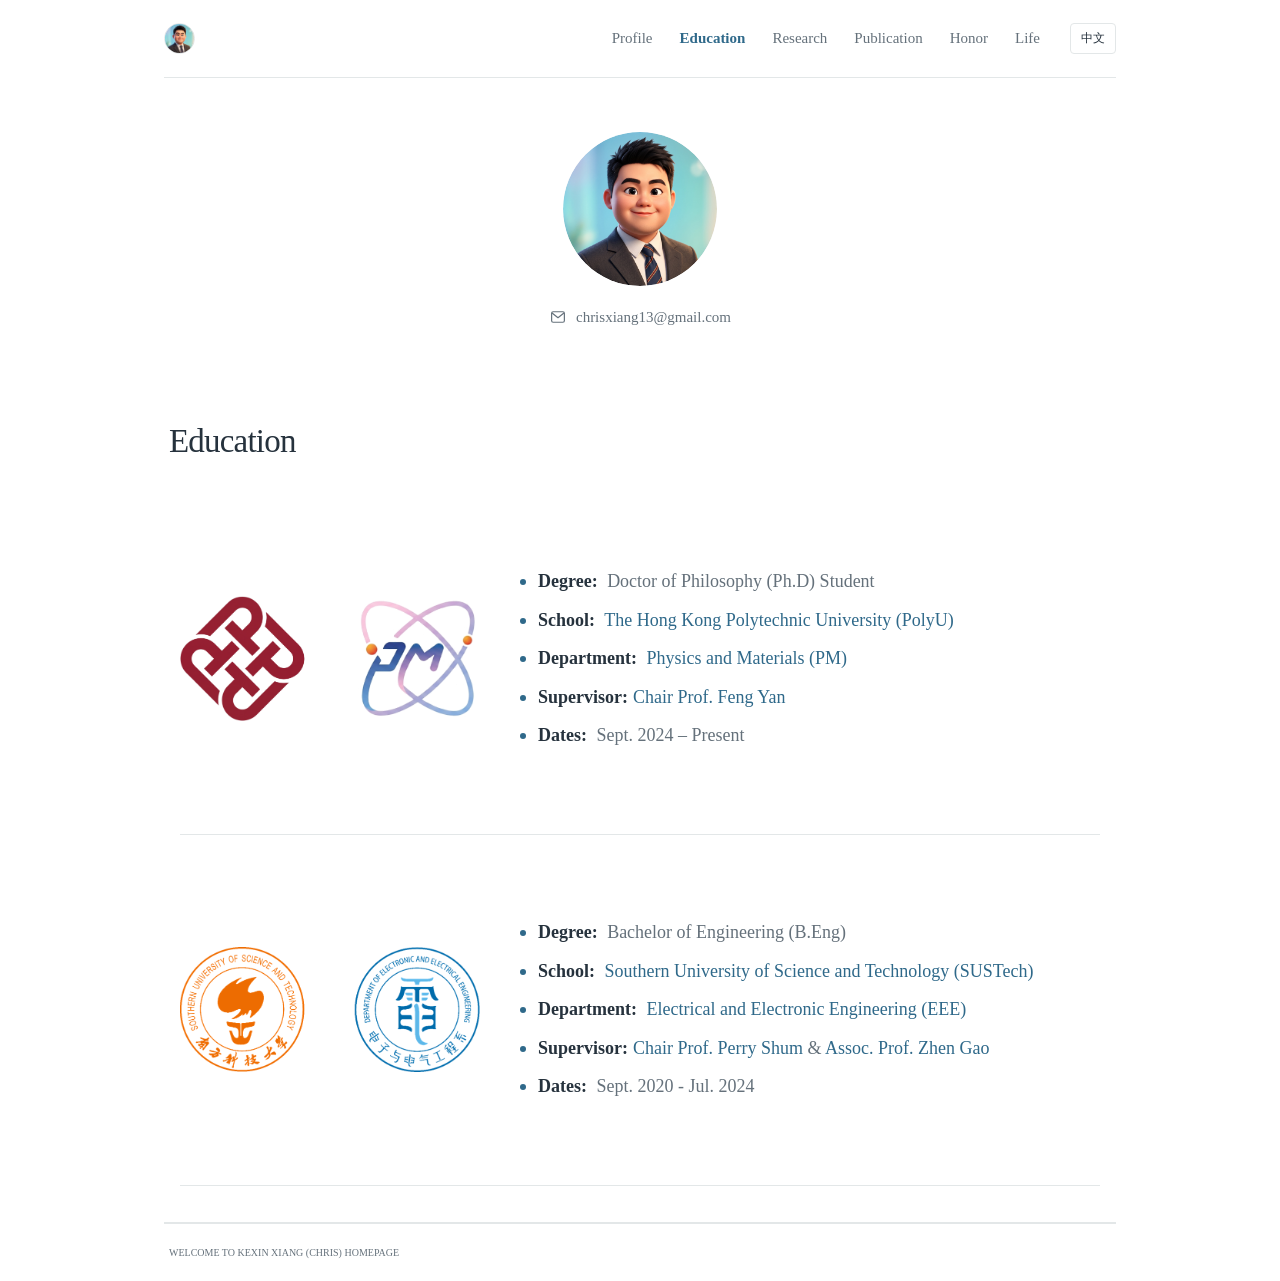
==== education/index.html @ a5c00b9d "Align news date bullets with the Latest News heading" ====
<!doctype html>
<html lang="en">
<head>
  <meta charset="utf-8">
  <base href="/">
  <meta name="viewport" content="width=device-width, initial-scale=1">
  <meta name="theme-color" content="#ffffff">
  <link rel="icon" id="site-favicon" href="data:,">
  <meta name="description" content="Kexin Xiang's research profile and selected publication.">
  <title>Kexin Xiang — Personal Website</title>
  <link rel="preconnect" href="https://fonts.googleapis.com">
  <link rel="preconnect" href="https://fonts.gstatic.com" crossorigin>
  <link href="https://fonts.googleapis.com/css2?family=DM+Sans:wght@400;500;600;700&family=Playfair+Display:wght@400;500&display=swap" rel="stylesheet">
  <link rel="stylesheet" href="style.css?v=20261025-news-dot">
</head>
<body>
  <div class="page-shell">
    <header class="topbar">
      <a class="wordmark" href="/" aria-label="Open profile page">
        <img class="mark-image" id="site-logo" alt="" hidden>
        <span class="mark" id="site-mark">K</span>
      </a>
      <nav id="module-nav" aria-label="Page modules"></nav>
      <button class="lang-toggle" id="lang-toggle" type="button" aria-label="Switch language">中文</button>
    </header>
    <main>
      <section class="hero" id="home">
        <aside class="profile-card" aria-label="Personal photo and contact">
          <div class="profile-monogram" id="profile-monogram" aria-hidden="true">
            <span id="profile-initials">KX</span>
            <img class="profile-photo" id="profile-photo" alt="" hidden>
          </div>
          <div class="profile-contacts" aria-label="Contact information">
            <a class="profile-contact" id="profile-email" href="mailto:" hidden>
              <svg viewBox="0 0 24 24" aria-hidden="true" focusable="false"><rect x="3.5" y="5" width="17" height="14" rx="2"></rect><path d="m4.5 7 7.5 6 7.5-6"></path></svg>
              <span></span>
            </a>
            <a class="profile-contact" id="profile-phone" href="tel:" hidden>
              <svg viewBox="0 0 24 24" aria-hidden="true" focusable="false"><path d="M7.1 3.8 9.7 7l-1.8 2.1a15.2 15.2 0 0 0 7 7l2.1-1.8 3.2 2.6-.8 3.2a1.8 1.8 0 0 1-2 1.3A18.7 18.7 0 0 1 2.6 6.6a1.8 1.8 0 0 1 1.3-2l3.2-.8Z"></path></svg>
              <span></span>
            </a>
          </div>
        </aside>
        <div class="hero-copy">
          <p class="eyebrow"><span class="pulse"></span><span id="hero-kicker">PERSONAL WEBSITE</span></p>
          <h1><span id="first-name">Kexin</span> <em id="last-name">Xiang</em></h1>
          <p class="hero-role" id="hero-role"></p>
        </div>
      </section>
      <div id="page-modules"></div>
    </main>
    <footer>
      <p id="footer-copy"></p>
      <a href="#home" class="back-top" id="back-top">BACK TO TOP ↑</a>
    </footer>
  </div>
  <script src="script.js?v=20261025-news-dates"></script>
</body>
</html>
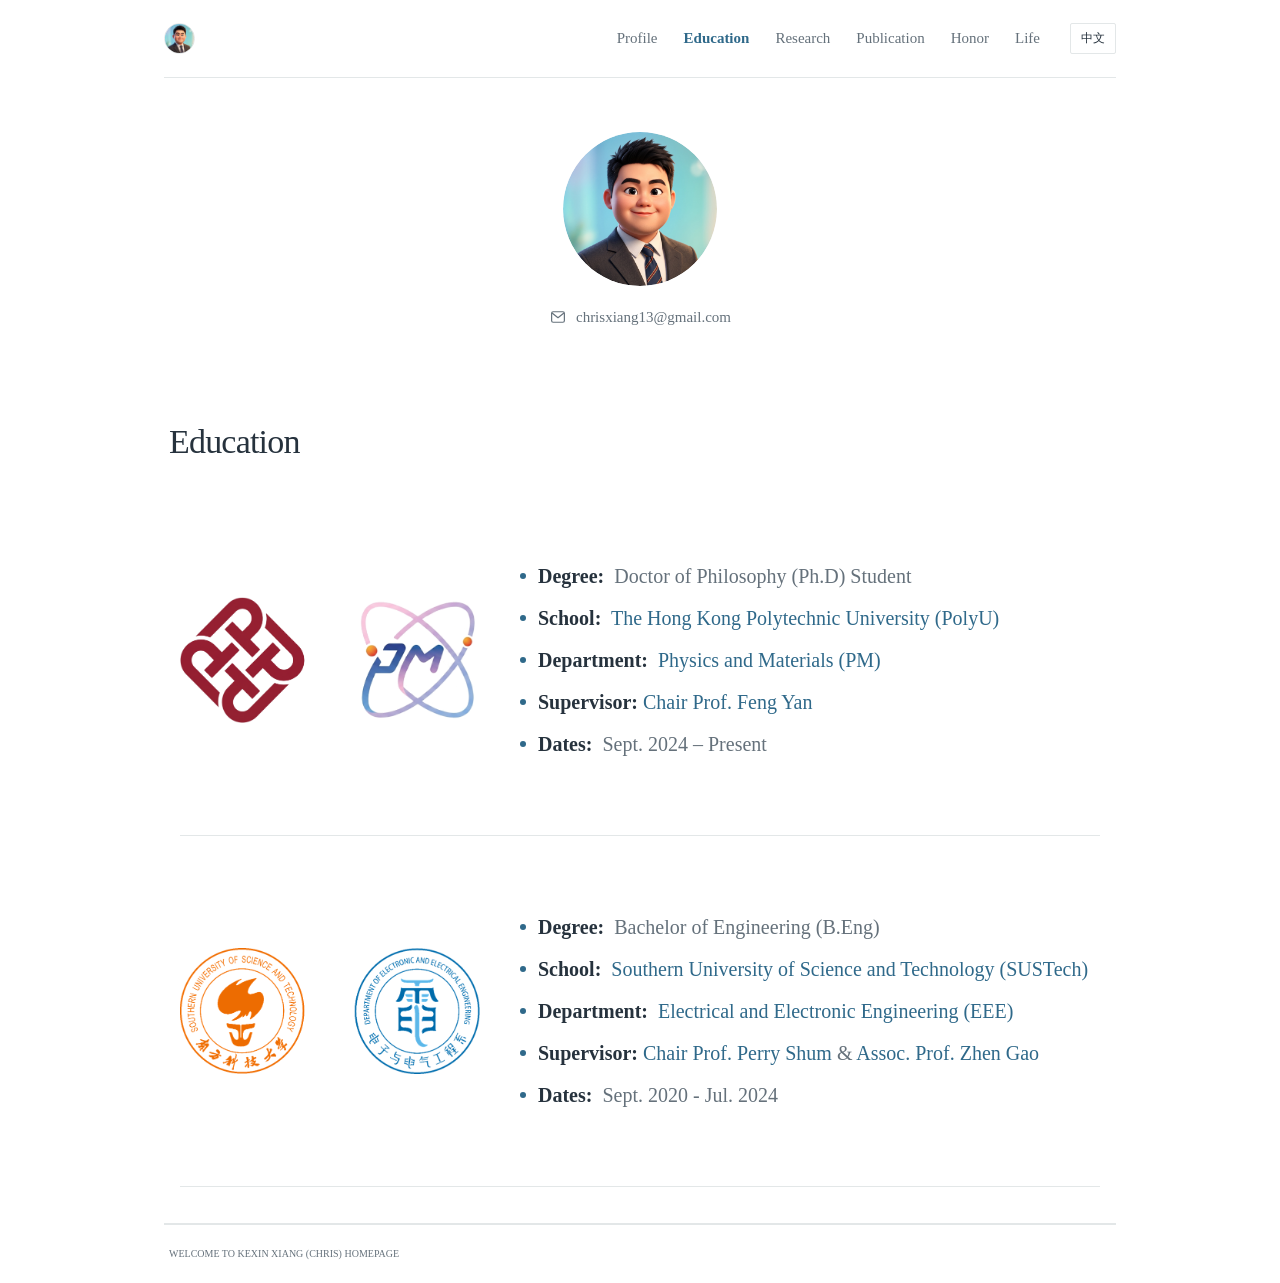
==== commit 031c89fc: "Justify body text consistently across all pages and news descriptions" ====
--- a/education/index.html
+++ b/education/index.html
@@ -11,7 +11,7 @@
   <link rel="preconnect" href="https://fonts.googleapis.com">
   <link rel="preconnect" href="https://fonts.gstatic.com" crossorigin>
   <link href="https://fonts.googleapis.com/css2?family=DM+Sans:wght@400;500;600;700&family=Playfair+Display:wght@400;500&display=swap" rel="stylesheet">
-  <link rel="stylesheet" href="style.css?v=20261025-news-dot">
+  <link rel="stylesheet" href="style.css?v=20261025-justified-body">
 </head>
 <body>
   <div class="page-shell">
@@ -54,6 +54,6 @@
       <a href="#home" class="back-top" id="back-top">BACK TO TOP ↑</a>
     </footer>
   </div>
-  <script src="script.js?v=20261025-news-dates"></script>
+  <script src="script.js?v=20261025-nested-links"></script>
 </body>
 </html>
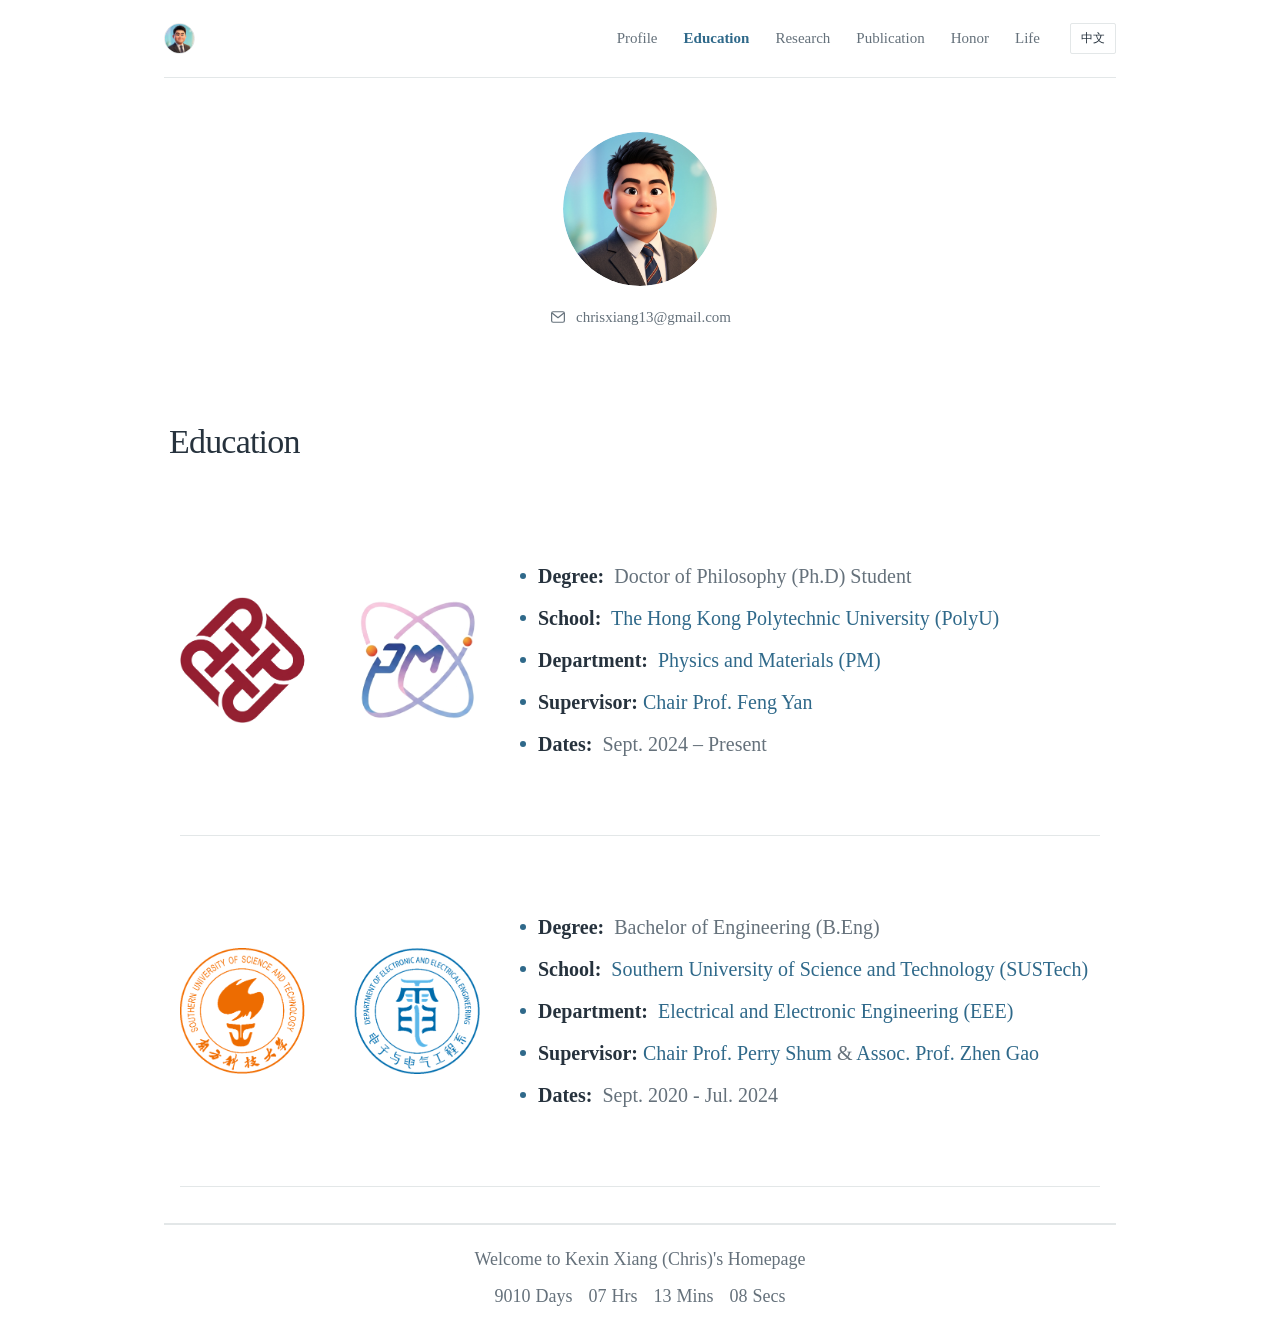
==== commit 2745c734: "Add centered welcome footer and rolling elapsed-time clock from April 6 2002" ====
--- a/education/index.html
+++ b/education/index.html
@@ -11,7 +11,7 @@
   <link rel="preconnect" href="https://fonts.googleapis.com">
   <link rel="preconnect" href="https://fonts.gstatic.com" crossorigin>
   <link href="https://fonts.googleapis.com/css2?family=DM+Sans:wght@400;500;600;700&family=Playfair+Display:wght@400;500&display=swap" rel="stylesheet">
-  <link rel="stylesheet" href="style.css?v=20261025-justified-body">
+  <link rel="stylesheet" href="style.css?v=20261025-footer-clock">
 </head>
 <body>
   <div class="page-shell">
@@ -51,9 +51,10 @@
     </main>
     <footer>
       <p id="footer-copy"></p>
+      <div id="footer-counter" class="footer-counter" role="timer" aria-label="Elapsed time since April 6, 2002, 07:02 Beijing time" aria-live="off" hidden></div>
       <a href="#home" class="back-top" id="back-top">BACK TO TOP ↑</a>
     </footer>
   </div>
-  <script src="script.js?v=20261025-nested-links"></script>
+  <script src="script.js?v=20261025-footer-clock"></script>
 </body>
 </html>
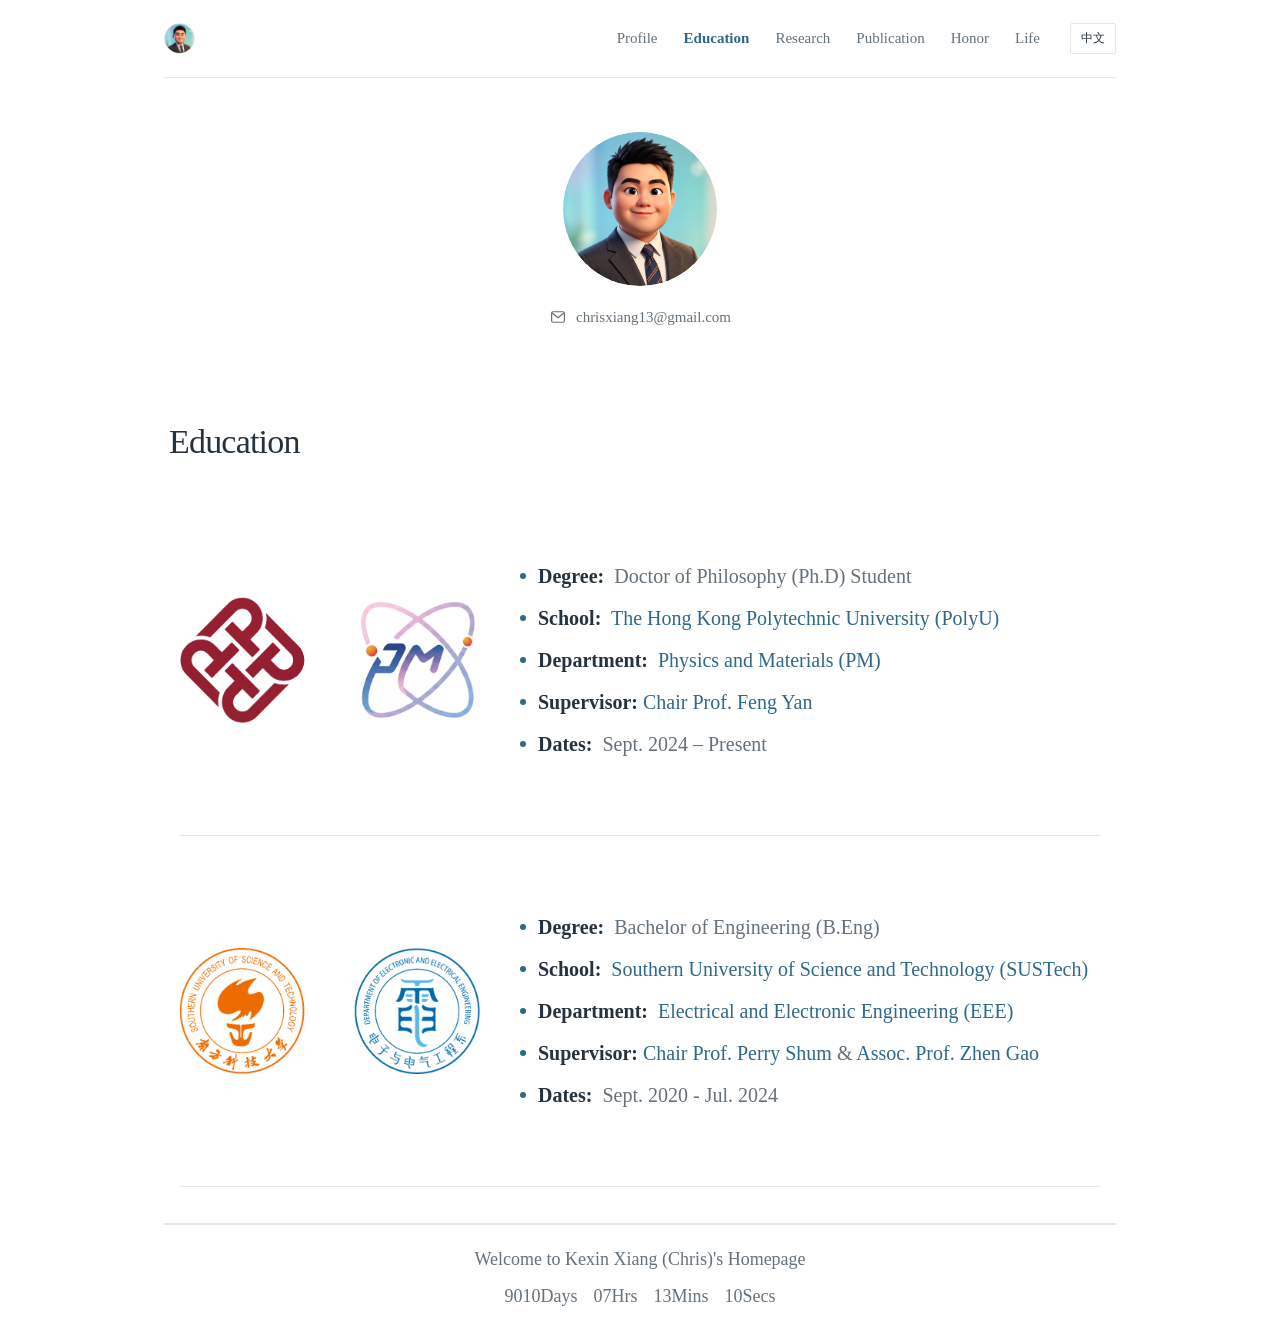
==== commit bb084e63: "Remove spacing between footer timer numbers and units" ====
--- a/education/index.html
+++ b/education/index.html
@@ -11,7 +11,7 @@
   <link rel="preconnect" href="https://fonts.googleapis.com">
   <link rel="preconnect" href="https://fonts.gstatic.com" crossorigin>
   <link href="https://fonts.googleapis.com/css2?family=DM+Sans:wght@400;500;600;700&family=Playfair+Display:wght@400;500&display=swap" rel="stylesheet">
-  <link rel="stylesheet" href="style.css?v=20261025-footer-clock">
+  <link rel="stylesheet" href="style.css?v=20261025-clock-units">
 </head>
 <body>
   <div class="page-shell">
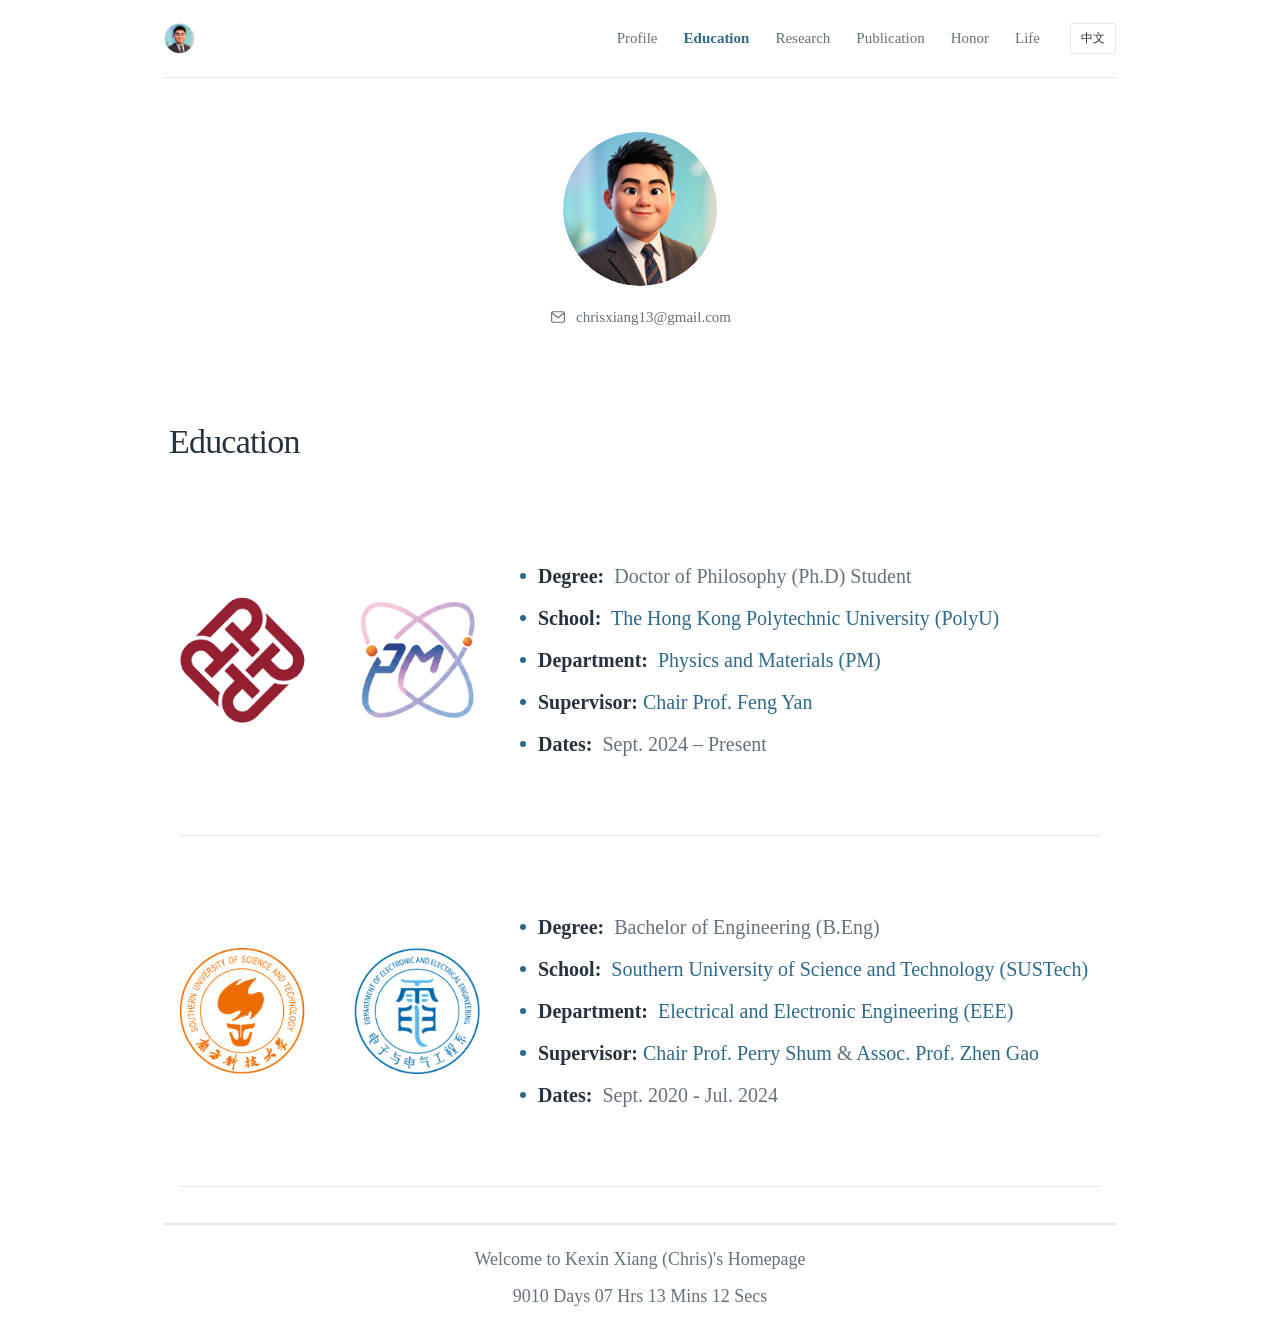
==== commit 320d9677: "Separate every footer timer value and unit with one ASCII space" ====
--- a/education/index.html
+++ b/education/index.html
@@ -11,7 +11,7 @@
   <link rel="preconnect" href="https://fonts.googleapis.com">
   <link rel="preconnect" href="https://fonts.gstatic.com" crossorigin>
   <link href="https://fonts.googleapis.com/css2?family=DM+Sans:wght@400;500;600;700&family=Playfair+Display:wght@400;500&display=swap" rel="stylesheet">
-  <link rel="stylesheet" href="style.css?v=20261025-clock-units">
+  <link rel="stylesheet" href="style.css?v=20261025-clock-spaces">
 </head>
 <body>
   <div class="page-shell">
@@ -55,6 +55,6 @@
       <a href="#home" class="back-top" id="back-top">BACK TO TOP ↑</a>
     </footer>
   </div>
-  <script src="script.js?v=20261025-footer-clock"></script>
+  <script src="script.js?v=20261025-clock-spaces"></script>
 </body>
 </html>
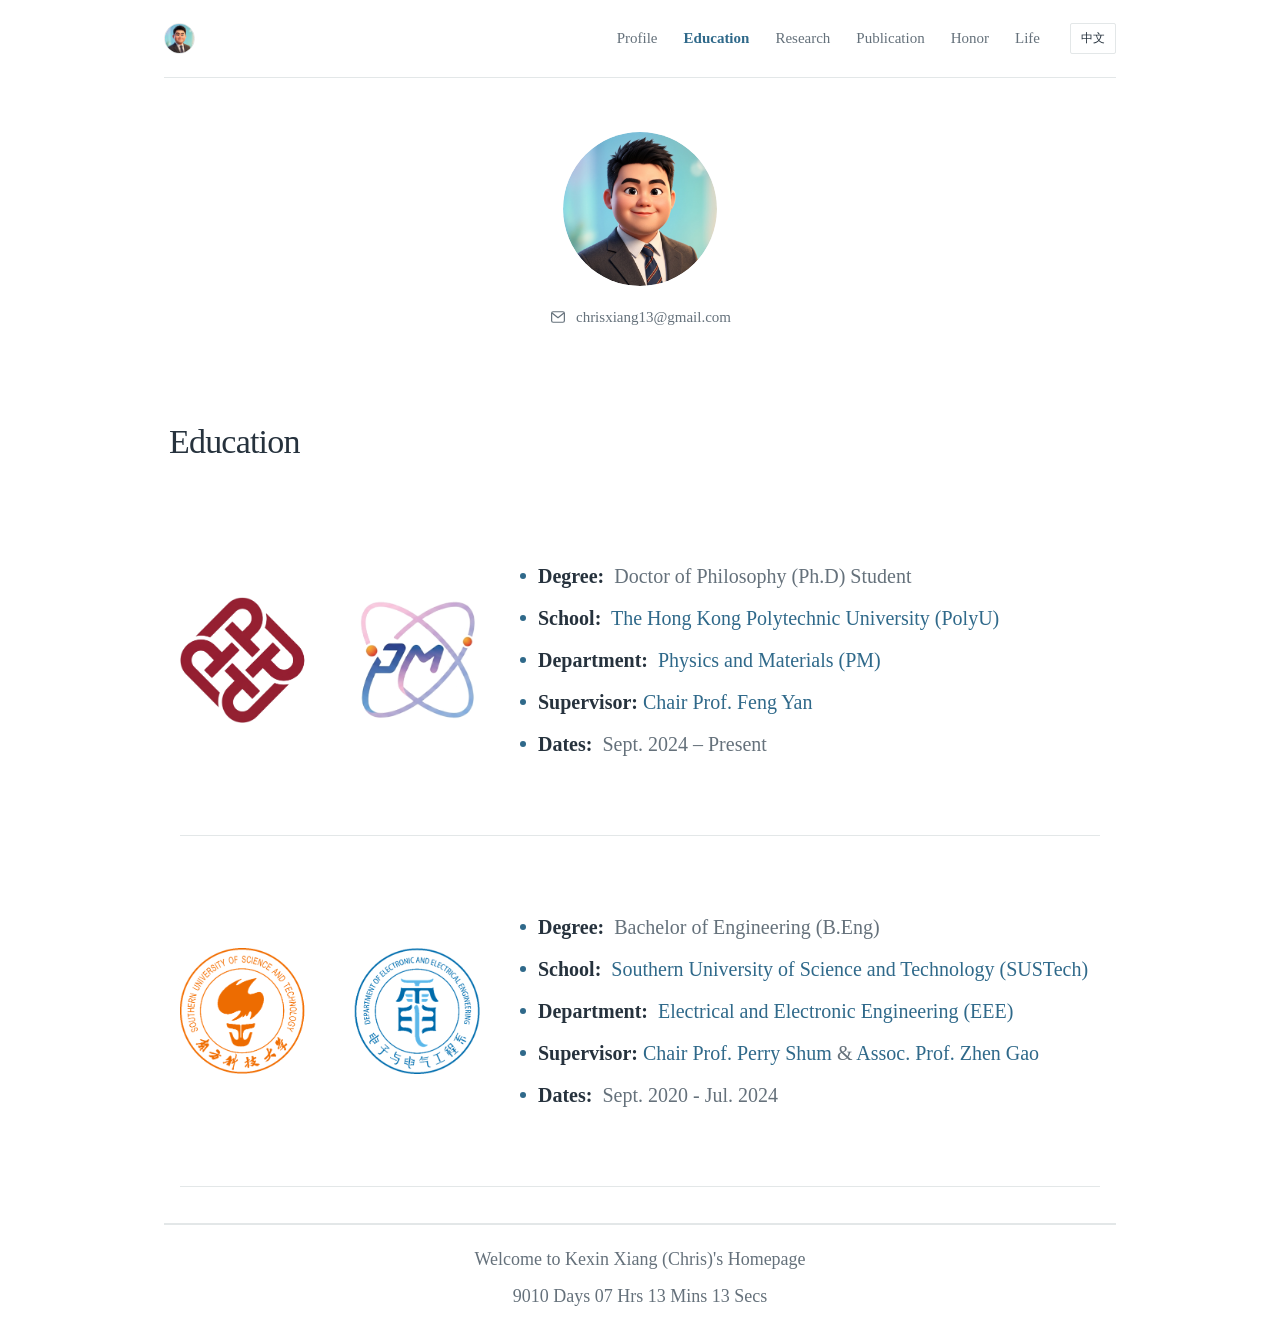
==== commit c4545c38: "Animate only changing footer timer digits with smooth individual reels" ====
--- a/education/index.html
+++ b/education/index.html
@@ -11,7 +11,7 @@
   <link rel="preconnect" href="https://fonts.googleapis.com">
   <link rel="preconnect" href="https://fonts.gstatic.com" crossorigin>
   <link href="https://fonts.googleapis.com/css2?family=DM+Sans:wght@400;500;600;700&family=Playfair+Display:wght@400;500&display=swap" rel="stylesheet">
-  <link rel="stylesheet" href="style.css?v=20261025-clock-spaces">
+  <link rel="stylesheet" href="style.css?v=20261025-digit-reels">
 </head>
 <body>
   <div class="page-shell">
@@ -55,6 +55,6 @@
       <a href="#home" class="back-top" id="back-top">BACK TO TOP ↑</a>
     </footer>
   </div>
-  <script src="script.js?v=20261025-clock-spaces"></script>
+  <script src="script.js?v=20261025-digit-reels"></script>
 </body>
 </html>
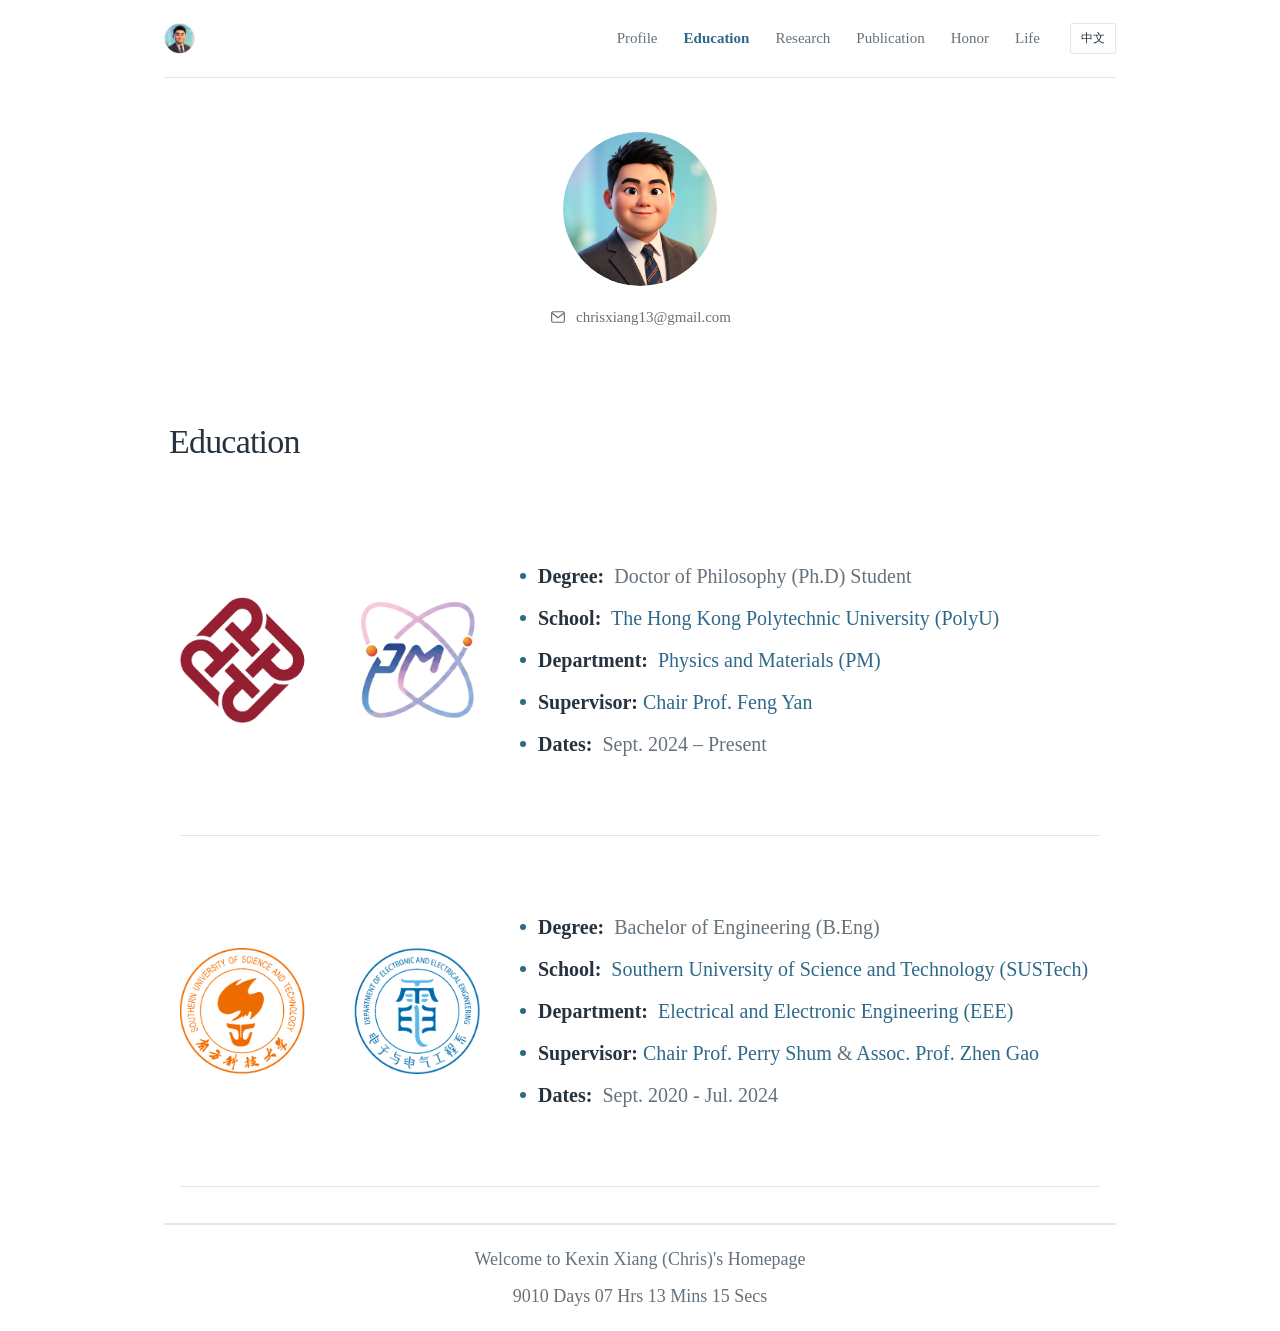
==== commit 0d05454e: "Smooth timer digit rolling with gradual easing and longer composited transitions" ====
--- a/education/index.html
+++ b/education/index.html
@@ -11,7 +11,7 @@
   <link rel="preconnect" href="https://fonts.googleapis.com">
   <link rel="preconnect" href="https://fonts.gstatic.com" crossorigin>
   <link href="https://fonts.googleapis.com/css2?family=DM+Sans:wght@400;500;600;700&family=Playfair+Display:wght@400;500&display=swap" rel="stylesheet">
-  <link rel="stylesheet" href="style.css?v=20261025-digit-reels">
+  <link rel="stylesheet" href="style.css?v=20261025-smooth-clock">
 </head>
 <body>
   <div class="page-shell">
@@ -55,6 +55,6 @@
       <a href="#home" class="back-top" id="back-top">BACK TO TOP ↑</a>
     </footer>
   </div>
-  <script src="script.js?v=20261025-digit-reels"></script>
+  <script src="script.js?v=20261025-smooth-clock"></script>
 </body>
 </html>
